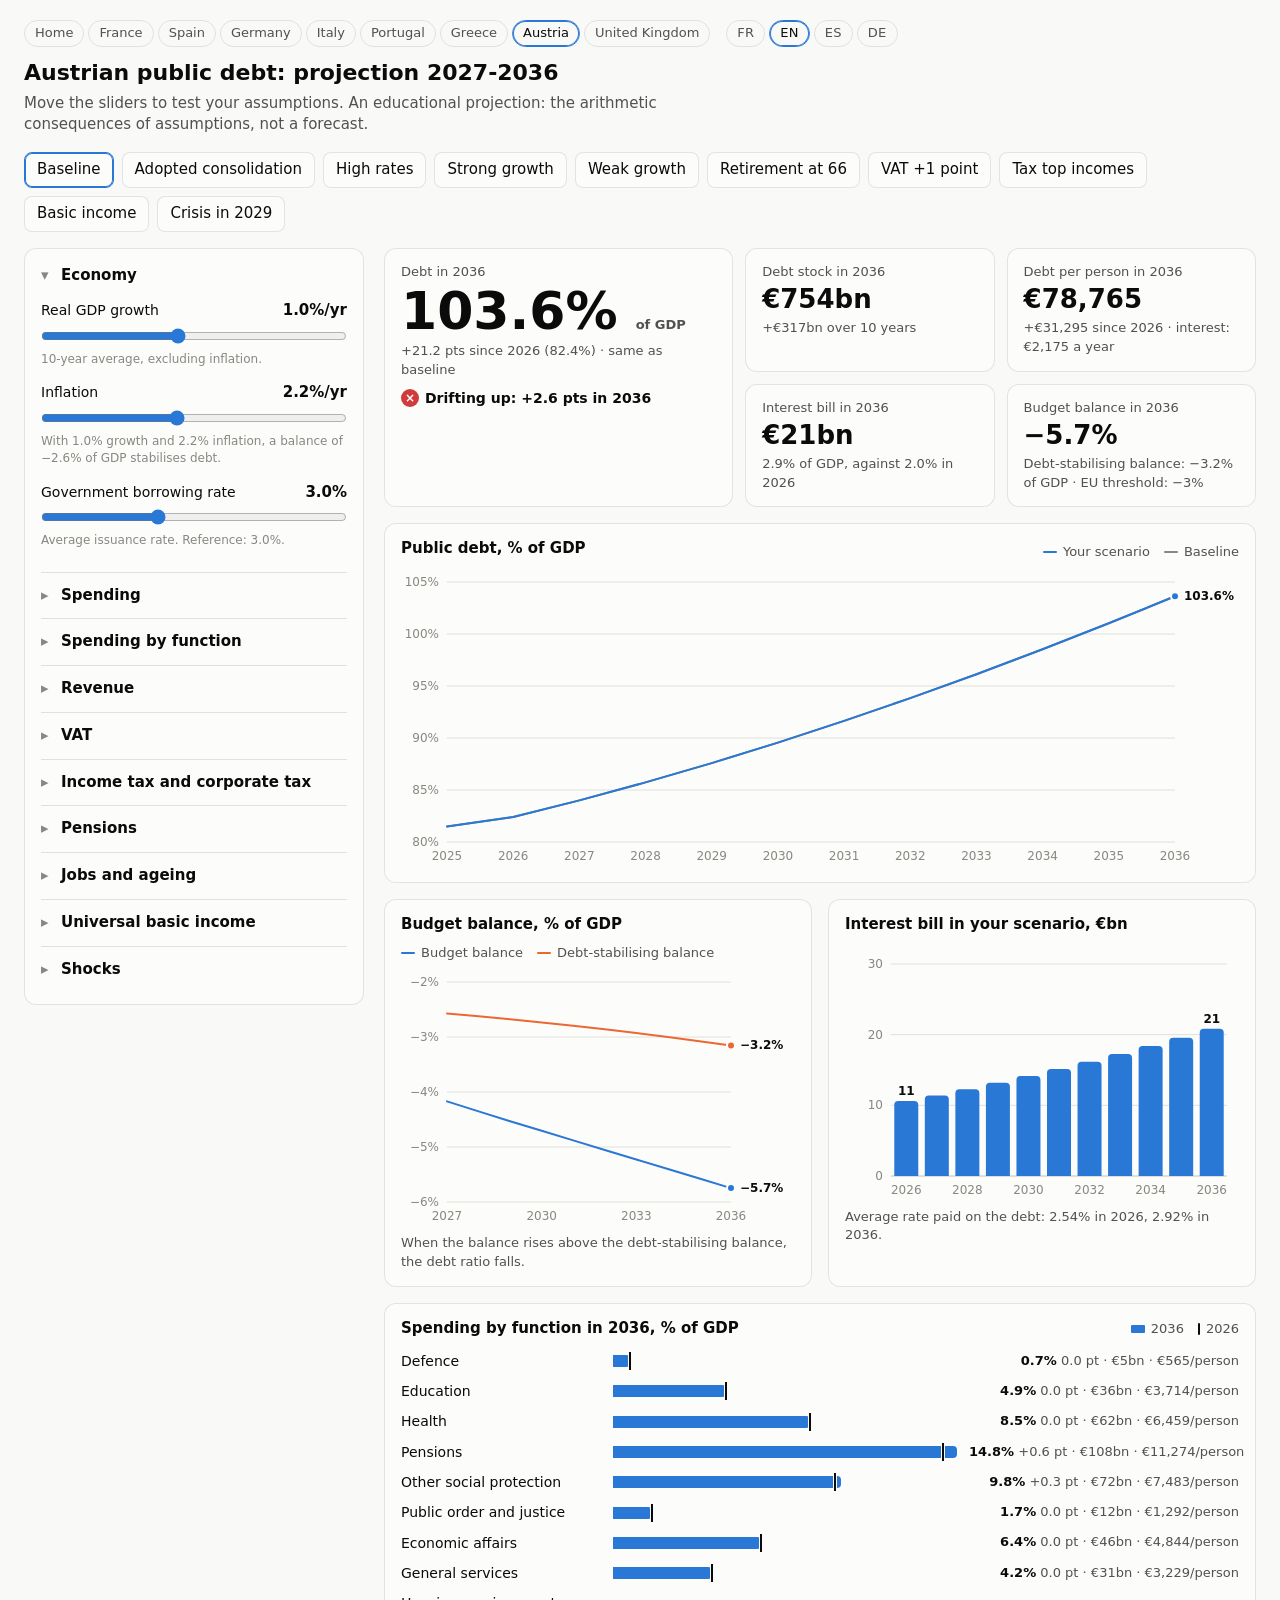
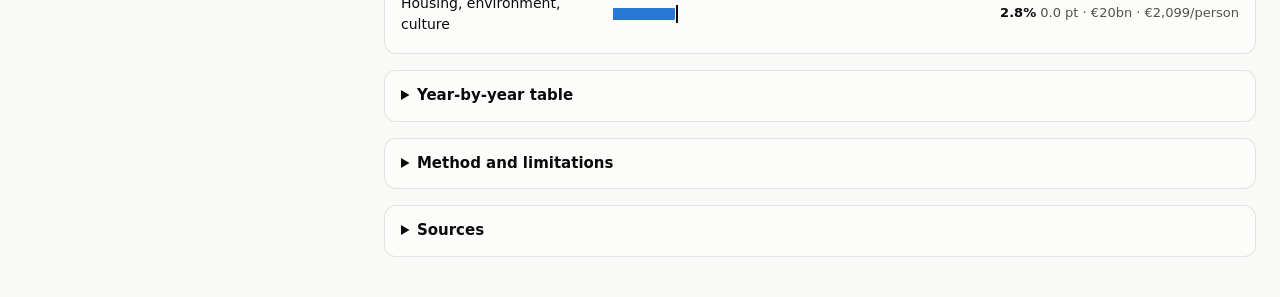
==== at/index.html @ 5b9c22cc "Add Austria simulator on the shared model Austria joins Italy, Portugal and Greece on modele.js: Sta" ====
<!doctype html>
<html lang="fr">
<head>
  <meta charset="utf-8">
  <meta name="viewport" content="width=device-width, initial-scale=1">
  <title>Dette publique autrichienne : projection 2027-2036</title>
  <link rel="stylesheet" href="../style.css?v=14">
</head>
<body>
  <header class="entete">
    <div>
      <div class="barre-nav">
        <nav class="pays" data-t-aria="nav.pays" aria-label="Pays">
          <a data-lien="../" data-t="nav.accueil" href="../">Accueil</a>
          <a data-lien="../fr/" data-t="pays.fr" href="../fr/">France</a>
          <a data-lien="../es/" data-t="pays.es" href="../es/">Espagne</a>
          <a data-lien="../de/" data-t="pays.de" href="../de/">Allemagne</a>
          <a data-lien="../it/" data-t="pays.it" href="../it/">Italie</a>
          <a data-lien="../pt/" data-t="pays.pt" href="../pt/">Portugal</a>
          <a data-lien="../gr/" data-t="pays.gr" href="../gr/">Grèce</a>
          <a data-lien="../at/" data-t="pays.at" href="../at/" aria-current="page">Autriche</a>
          <a data-lien="../uk/" data-t="pays.uk" href="../uk/">Royaume-Uni</a>
        </nav>
        <nav class="langues" id="langues" aria-label="Langue"></nav>
      </div>
      <h1 id="titre">Dette publique autrichienne : projection 2027-2036</h1>
      <p class="chapo" data-t="chapo"></p>
    </div>
    <div class="prereglages" id="prereglages" role="group" data-t-aria="aria.prereglages"></div>
  </header>

  <main class="page">
    <aside class="curseurs" id="curseurs" data-t-aria="aria.hypotheses"></aside>

    <div class="resultats">
      <section class="tuiles" id="tuiles" aria-live="polite"></section>

      <section class="carte">
        <header>
          <h2 data-t="h2.ratio"></h2>
          <div class="legende" id="legende-ratio"></div>
        </header>
        <div class="graphique" id="g-ratio"></div>
      </section>

      <div class="duo">
        <section class="carte">
          <header>
            <h2 data-t="h2.solde"></h2>
            <div class="legende" id="legende-solde"></div>
          </header>
          <div class="graphique" id="g-solde"></div>
          <p class="note" data-t="noteSolde"></p>
        </section>
        <section class="carte">
          <header><h2 data-t="h2.interets"></h2></header>
          <div class="graphique" id="g-interets"></div>
          <p class="note" id="note-interets"></p>
        </section>
      </div>

      <section class="carte">
        <header>
          <h2 id="h2-postes"></h2>
          <div class="legende" id="legende-postes"></div>
        </header>
        <div id="postes"></div>
      </section>

      <section class="carte">
        <details id="details-tableau">
          <summary data-t="details.tableau"></summary>
          <div class="tableau-defilant"><table id="tableau"></table></div>
        </details>
      </section>

      <section class="carte">
        <details>
          <summary data-t="details.methode"></summary>
          <div class="texte" id="methode"></div>
        </details>
      </section>

      <section class="carte">
        <details>
          <summary data-t="details.sources"></summary>
          <ul class="sources" id="sources"></ul>
        </details>
      </section>
    </div>
  </main>

  <div class="infobulle" id="infobulle" hidden></div>

  <script src="../i18n.js?v=6"></script>
  <script src="../modele.js?v=1"></script>
  <script src="model.js?v=1"></script>
  <script src="sources.js?v=1"></script>
  <script src="../textes-communs.js?v=1"></script>
  <script src="textes.js?v=1"></script>
  <script src="../charts.js?v=10"></script>
  <script src="../simulateur.js?v=6"></script>
</body>
</html>
---- style.css ----
:root {
  color-scheme: light;
  --plan: #f9f9f7;
  --surface: #fcfcfb;
  --encre: #0b0b0b;
  --encre-2: #52514e;
  --muet: #898781;
  --grille: #e1e0d9;
  --axe: #c3c2b7;
  --bordure: rgba(11, 11, 11, 0.10);
  --serie-1: #2a78d6;
  --serie-2: #eb6834;
  --reference: #898781;
  --bon: #0ca30c;
  --alerte: #fab219;
  --critique: #d03b3b;
  --lavis: rgba(42, 120, 214, 0.08);
}
@media (prefers-color-scheme: dark) {
  :root {
    color-scheme: dark;
    --plan: #0d0d0d;
    --surface: #1a1a19;
    --encre: #ffffff;
    --encre-2: #c3c2b7;
    --grille: #2c2c2a;
    --axe: #383835;
    --bordure: rgba(255, 255, 255, 0.10);
    --serie-1: #3987e5;
    --serie-2: #d95926;
    --lavis: rgba(57, 135, 229, 0.12);
  }
}

* { box-sizing: border-box; }
body {
  margin: 0;
  background: var(--plan);
  color: var(--encre);
  font: 15px/1.45 system-ui, -apple-system, "Segoe UI", sans-serif;
}
h1 { font-size: 22px; margin: 0 0 4px; }
h2 { font-size: 15px; margin: 0; font-weight: 600; }
a { color: inherit; }

.entete {
  display: flex; flex-wrap: wrap; gap: 16px; align-items: flex-end; justify-content: space-between;
  padding: 20px 24px 16px; max-width: 1440px; margin: 0 auto;
}
.barre-nav { display: flex; flex-wrap: wrap; justify-content: space-between; align-items: center; gap: 8px 16px; margin: 0 0 10px; }
.pays, .langues { display: flex; flex-wrap: wrap; gap: 4px; }
.pays a, .langues a {
  text-decoration: none; font-size: 13px; color: var(--encre-2);
  padding: 3px 10px; border: 1px solid var(--bordure); border-radius: 999px;
}
.pays a:hover, .langues a:hover { background: var(--lavis); }
.langues a { font-variant-numeric: tabular-nums; letter-spacing: .02em; }
.pays a[aria-current="page"], .langues a[aria-current="true"] { color: var(--encre); border-color: var(--serie-1); box-shadow: inset 0 0 0 1px var(--serie-1); }
.chapo { margin: 0; color: var(--encre-2); max-width: 70ch; }
.prereglages { display: flex; flex-wrap: wrap; gap: 8px; }
.choix { display: flex; flex-direction: column; gap: 10px; min-width: 0; }
.partis { display: flex; flex-wrap: wrap; align-items: center; gap: 8px 12px; }
.partis[hidden] { display: none; }
.libelle-partis { font-size: 13px; font-weight: 600; color: var(--encre-2); }
button {
  font: inherit; color: var(--encre); background: var(--surface);
  border: 1px solid var(--bordure); border-radius: 8px; padding: 6px 12px; cursor: pointer;
}
button:hover { background: var(--lavis); }
button[aria-pressed="true"] { border-color: var(--serie-1); box-shadow: inset 0 0 0 1px var(--serie-1); }

.page {
  display: grid; grid-template-columns: 340px minmax(0, 1fr); gap: 20px;
  padding: 0 24px 40px; max-width: 1440px; margin: 0 auto; align-items: start;
}
.curseurs {
  position: sticky; top: 12px; max-height: calc(100vh - 24px); overflow-y: auto;
  background: var(--surface); border: 1px solid var(--bordure); border-radius: 12px; padding: 4px 16px 12px;
}
.groupe { border-bottom: 1px solid var(--grille); padding: 8px 0; }
.groupe:last-child { border-bottom: 0; }
.groupe > summary { font-weight: 600; cursor: pointer; padding: 4px 0; }
.curseur { margin: 10px 0 14px; }
.curseur .ligne { display: flex; justify-content: space-between; gap: 8px; align-items: baseline; }
.curseur label { font-size: 14px; }
.curseur output { font-variant-numeric: tabular-nums; font-weight: 600; white-space: nowrap; }
.curseur.modifie output::after {
  content: ""; display: inline-block; width: 6px; height: 6px; border-radius: 50%;
  background: var(--serie-1); margin-left: 6px; vertical-align: middle;
}
.curseur input[type="range"] { width: 100%; margin: 6px 0 2px; accent-color: var(--serie-1); }
.curseur .repere { font-size: 12px; color: var(--muet); margin: 0; }
.curseur.inactif { opacity: 0.45; }

/* Bandeau fixe des résultats, affiché quand les tuiles sont hors de l'écran. */
.bandeau {
  position: fixed; top: 0; left: 0; right: 0; z-index: 20;
  background: var(--surface); border-bottom: 1px solid var(--bordure);
  box-shadow: 0 2px 10px rgba(0, 0, 0, 0.08);
  transform: translateY(-110%); transition: transform .2s ease; visibility: hidden;
}
.bandeau.visible { transform: none; visibility: visible; }
.bandeau-contenu {
  display: flex; align-items: center; gap: 8px 24px; max-width: 1440px; margin: 0 auto; padding: 8px 24px;
}
.bandeau .verdict { margin: 0; }
.bandeau-case { display: flex; flex-direction: column; min-width: 0; line-height: 1.25; }
.bandeau-case .libelle { color: var(--encre-2); font-size: 12px; }
.bandeau-case b { font-size: 18px; font-variant-numeric: tabular-nums; white-space: nowrap; border-radius: 4px; }
.bandeau-case b small { font-size: 12px; font-weight: 400; color: var(--encre-2); }
.bandeau-case .detail { color: var(--encre-2); font-size: 12px; white-space: nowrap; overflow: hidden; text-overflow: ellipsis; }
.bandeau-case b.flash { animation: flash .6s ease-out; }
@keyframes flash { from { background: var(--lavis); box-shadow: 0 0 0 3px var(--lavis); } to { background: transparent; box-shadow: none; } }
@media (prefers-reduced-motion: reduce) {
  .bandeau { transition: none; }
  .bandeau-case b.flash { animation: none; }
}
.avec-bandeau .curseurs { top: 76px; max-height: calc(100vh - 88px); }
@media (max-width: 600px) {
  .bandeau-contenu { display: grid; grid-template-columns: auto 1fr 1fr; gap: 4px 12px; padding: 6px 16px; }
  .bandeau .verdict { grid-row: span 2; }
  .bandeau-case b { font-size: 16px; }
}

.resultats { display: grid; gap: 16px; min-width: 0; container-type: inline-size; }
.tuiles { display: grid; grid-template-columns: 1.4fr 1fr 1fr; gap: 12px; }
.tuiles .tuile.hero { grid-row: span 2; }
.tuile {
  background: var(--surface); border: 1px solid var(--bordure); border-radius: 12px; padding: 14px 16px;
  min-width: 0;
}
.tuile .libelle { color: var(--encre-2); font-size: 13px; }
.tuile .valeur { font-size: 26px; font-weight: 600; line-height: 1.2; margin-top: 2px; }
.tuile.hero .valeur { font-size: 52px; line-height: 1.05; }
.tuile .detail { color: var(--encre-2); font-size: 13px; margin-top: 4px; }
.verdict { display: inline-flex; align-items: center; gap: 6px; margin-top: 8px; font-weight: 600; font-size: 14px; }
.verdict .pastille {
  width: 18px; height: 18px; border-radius: 50%; display: inline-grid; place-items: center;
  color: #fff; font-size: 12px; line-height: 1;
}
.verdict[data-etat="bon"] .pastille { background: var(--bon); }
.verdict[data-etat="alerte"] .pastille { background: var(--alerte); color: #0b0b0b; }
.verdict[data-etat="critique"] .pastille { background: var(--critique); }

.carte {
  background: var(--surface); border: 1px solid var(--bordure); border-radius: 12px; padding: 14px 16px;
  min-width: 0;
}
.carte > header { display: flex; flex-wrap: wrap; gap: 8px 16px; justify-content: space-between; align-items: baseline; margin-bottom: 6px; }
.carte summary { font-weight: 600; cursor: pointer; }
.duo { display: grid; grid-template-columns: 1fr 1fr; gap: 16px; }
.legende { display: flex; flex-wrap: wrap; gap: 4px 14px; font-size: 13px; color: var(--encre-2); }
.legende span { display: inline-flex; align-items: center; gap: 6px; }
.legende i { width: 14px; height: 2px; border-radius: 1px; display: inline-block; }
.note { margin: 6px 0 0; font-size: 13px; color: var(--encre-2); }
.fiche-parti h3 { font-size: 14px; margin: 12px 0 4px; }
.fiche-parti ul { margin: 0; padding-left: 20px; }
.fiche-parti li { margin: 3px 0; }
.date-parti { margin: 0; font-size: 13px; color: var(--encre-2); }
.avis-parti { margin: 12px 0 0; padding: 8px 12px; border-left: 3px solid var(--serie-1); background: var(--lavis); border-radius: 4px; }
.fiche-parti .note a { overflow-wrap: anywhere; }
.graphique { position: relative; width: 100%; }
.graphique svg { display: block; width: 100%; overflow: visible; }
.graphique text { font: 12px system-ui, -apple-system, "Segoe UI", sans-serif; fill: var(--muet); font-variant-numeric: tabular-nums; }
.graphique text.etiquette { fill: var(--encre); font-weight: 600; }

.infobulle {
  position: fixed; z-index: 10; pointer-events: none;
  background: var(--surface); border: 1px solid var(--bordure); border-radius: 8px;
  box-shadow: 0 4px 16px rgba(0, 0, 0, 0.14); padding: 8px 10px; font-size: 13px; min-width: 150px;
}
.infobulle b { display: block; margin-bottom: 4px; }
.infobulle div { display: flex; justify-content: space-between; gap: 14px; color: var(--encre-2); }
.infobulle div span:first-child { display: inline-flex; align-items: center; gap: 6px; }
.infobulle i { width: 10px; height: 2px; display: inline-block; border-radius: 1px; }
.infobulle div span:last-child { color: var(--encre); font-variant-numeric: tabular-nums; font-weight: 600; }

.tableau-defilant { overflow-x: auto; margin-top: 10px; }
table { border-collapse: collapse; width: 100%; font-size: 13px; font-variant-numeric: tabular-nums; }
th, td { padding: 6px 10px; text-align: right; border-bottom: 1px solid var(--grille); white-space: nowrap; }
th { color: var(--encre-2); font-weight: 600; }
th:first-child, td:first-child { text-align: left; }
tr.depart td { color: var(--encre-2); }

.texte { margin-top: 10px; color: var(--encre-2); max-width: 80ch; }
.texte p { margin: 0 0 10px; }
.texte ul { margin: 0 0 10px; padding-left: 20px; }
.sources { list-style: none; padding: 0; margin: 10px 0 0; display: grid; gap: 12px; }
.sources li { font-size: 14px; }
.sources .usage { color: var(--encre-2); font-size: 13px; }

@media (max-width: 1000px) {
  .page { grid-template-columns: 1fr; padding: 0 16px 32px; }
  .entete { padding: 16px; }
  .curseurs { position: static; max-height: none; }
  .tuiles { grid-template-columns: 1fr 1fr; }
  .tuiles .tuile.hero { grid-column: 1 / -1; grid-row: auto; }
  .duo { grid-template-columns: 1fr; }
}

@container (max-width: 760px) {
  .tuiles { grid-template-columns: 1fr 1fr; }
  .tuiles .tuile.hero { grid-column: 1 / -1; grid-row: auto; }
  .duo { grid-template-columns: 1fr; }
}
@container (max-width: 460px) {
  .tuiles { grid-template-columns: 1fr; }
}

.groupe > .repere { font-size: 12px; color: var(--muet); margin: 4px 0 0; }
.poste { display: grid; grid-template-columns: 200px minmax(60px, 1fr) 270px; gap: 12px; align-items: center; padding: 5px 0; font-size: 14px; }
.poste .piste { position: relative; height: 12px; }
.poste .barre { position: absolute; left: 0; top: 0; bottom: 0; background: var(--serie-1); border-radius: 0 4px 4px 0; }
.poste .repere-depart { position: absolute; top: -3px; bottom: -3px; width: 2px; margin-left: -1px; background: var(--encre); box-shadow: 0 0 0 1px var(--surface); }
.poste .chiffres { color: var(--encre-2); font-size: 13px; font-variant-numeric: tabular-nums; text-align: right; white-space: nowrap; }
.poste .chiffres b { color: var(--encre); }
@container (max-width: 620px) {
  .poste { grid-template-columns: 1fr auto; gap: 2px 12px; }
  .poste .piste { grid-column: 1 / -1; grid-row: 2; }
  .poste .chiffres { white-space: normal; }
}

.groupe > .resume { font-size: 13px; font-weight: 600; margin: 8px 0 0; }

.groupe > summary { display: flex; align-items: center; gap: 8px; }
.groupe > summary::before { content: "▸"; color: var(--muet); width: 12px; }
.groupe[open] > summary::before { content: "▾"; }
.groupe > summary::-webkit-details-marker { display: none; }
.groupe > summary { list-style: none; }
.pastille-groupe {
  margin-left: auto; min-width: 20px; height: 20px; padding: 0 6px; border-radius: 10px;
  background: var(--serie-1); color: #fff; font-size: 12px; line-height: 20px; text-align: center;
}

/* Page d'accueil */
.accueil {
  display: grid; grid-template-columns: repeat(auto-fit, minmax(min(100%, 420px), 1fr)); gap: 20px;
  max-width: 1100px; margin: 0 auto; padding: 0 24px;
}
.pays-carte { display: flex; flex-direction: column; gap: 10px; text-decoration: none; color: inherit; transition: border-color .15s, box-shadow .15s; }
.pays-carte:hover, .pays-carte:focus-visible { border-color: var(--serie-1); box-shadow: inset 0 0 0 1px var(--serie-1); outline: none; }
.pays-carte h2 { font-size: 20px; }
.pays-carte .ouvrir { color: var(--serie-1); font-size: 14px; font-weight: 600; }
.pays-resume { margin: 0; color: var(--encre-2); }
.pays-hero { display: grid; grid-template-columns: 1fr 1fr; gap: 12px; }
.pays-hero .libelle, .pays-chiffres dt { color: var(--encre-2); font-size: 13px; }
.pays-hero .valeur { font-size: 34px; font-weight: 600; line-height: 1.15; }
.pays-hero .valeur .libelle { font-size: 13px; font-weight: 400; }
.pays-hero .detail { color: var(--encre-2); font-size: 13px; }
.mini-courbe { width: 100%; height: 72px; display: block; }
.mini-legende { display: flex; justify-content: space-between; gap: 8px; font-size: 12px; color: var(--muet); margin-bottom: -6px; }
.accueil-entete { max-width: 1100px; }
.pays-chiffres {
  display: grid; grid-template-columns: 1fr 1fr; gap: 8px 16px; margin: 4px 0 0;
  padding-top: 10px; border-top: 1px solid var(--grille);
}
.pays-chiffres dd { margin: 0; font-weight: 600; }
.accueil-note { max-width: 1100px; margin: 16px auto 32px; padding: 0 24px; }
@media (max-width: 600px) {
  .accueil, .accueil-note { padding: 0 16px; }
  .pays-hero .valeur { font-size: 28px; }
}
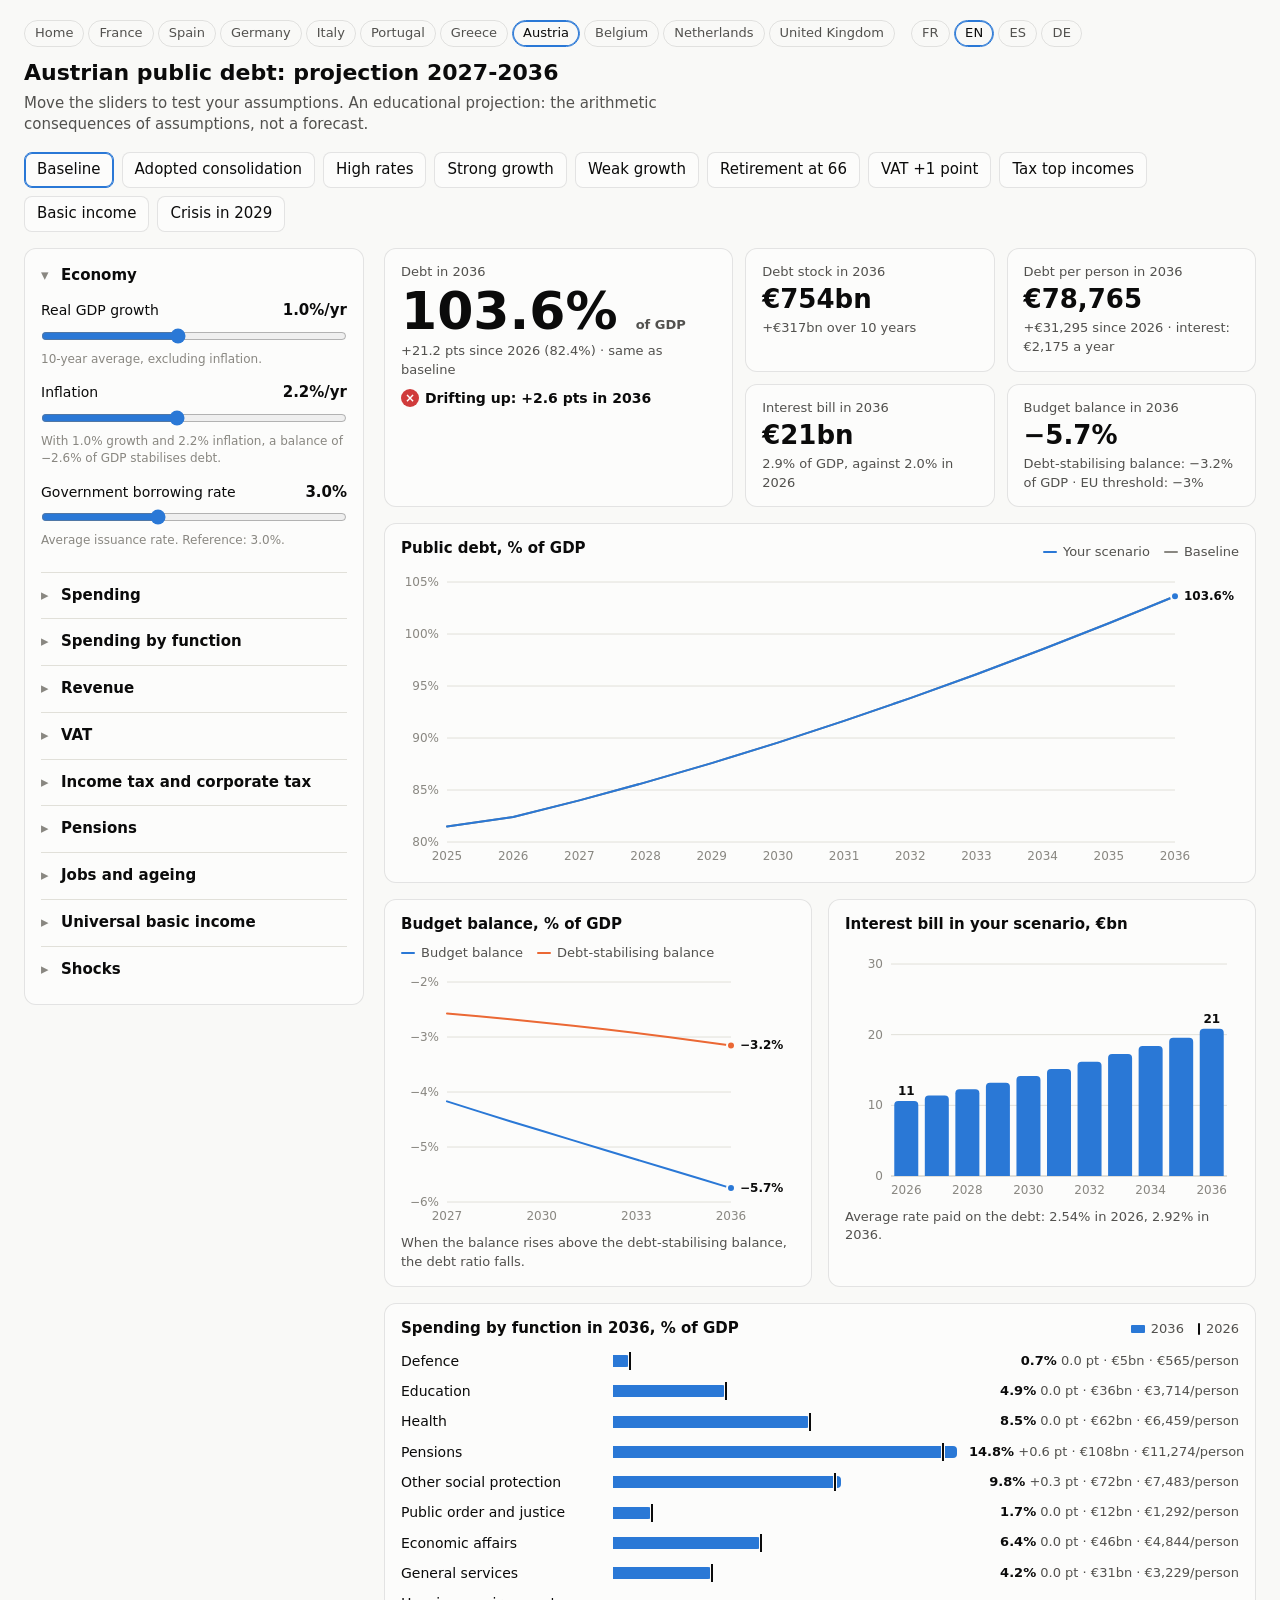
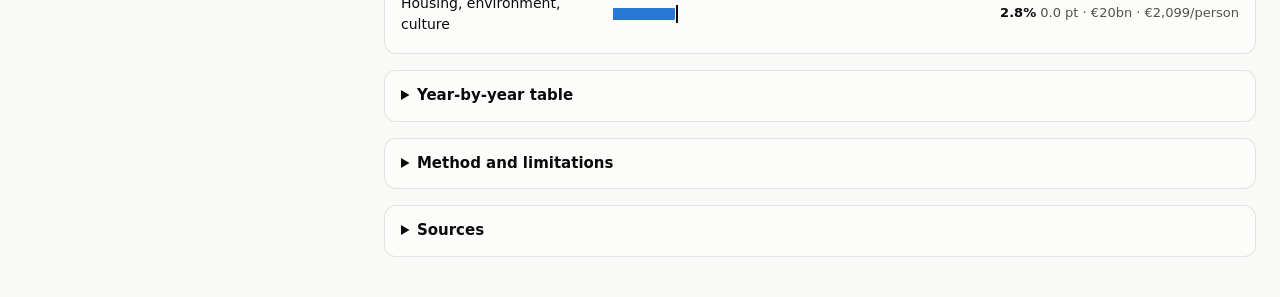
==== commit 6331e08d: "Add Belgium and Netherlands simulators on the shared model Figures checked against official sources:" ====
--- a/at/index.html
+++ b/at/index.html
@@ -19,6 +19,8 @@
           <a data-lien="../pt/" data-t="pays.pt" href="../pt/">Portugal</a>
           <a data-lien="../gr/" data-t="pays.gr" href="../gr/">Grèce</a>
           <a data-lien="../at/" data-t="pays.at" href="../at/" aria-current="page">Autriche</a>
+          <a data-lien="../be/" data-t="pays.be" href="../be/">Belgique</a>
+          <a data-lien="../nl/" data-t="pays.nl" href="../nl/">Pays-Bas</a>
           <a data-lien="../uk/" data-t="pays.uk" href="../uk/">Royaume-Uni</a>
         </nav>
         <nav class="langues" id="langues" aria-label="Langue"></nav>
@@ -92,7 +94,7 @@
 
   <div class="infobulle" id="infobulle" hidden></div>
 
-  <script src="../i18n.js?v=6"></script>
+  <script src="../i18n.js?v=7"></script>
   <script src="../modele.js?v=1"></script>
   <script src="model.js?v=1"></script>
   <script src="sources.js?v=1"></script>
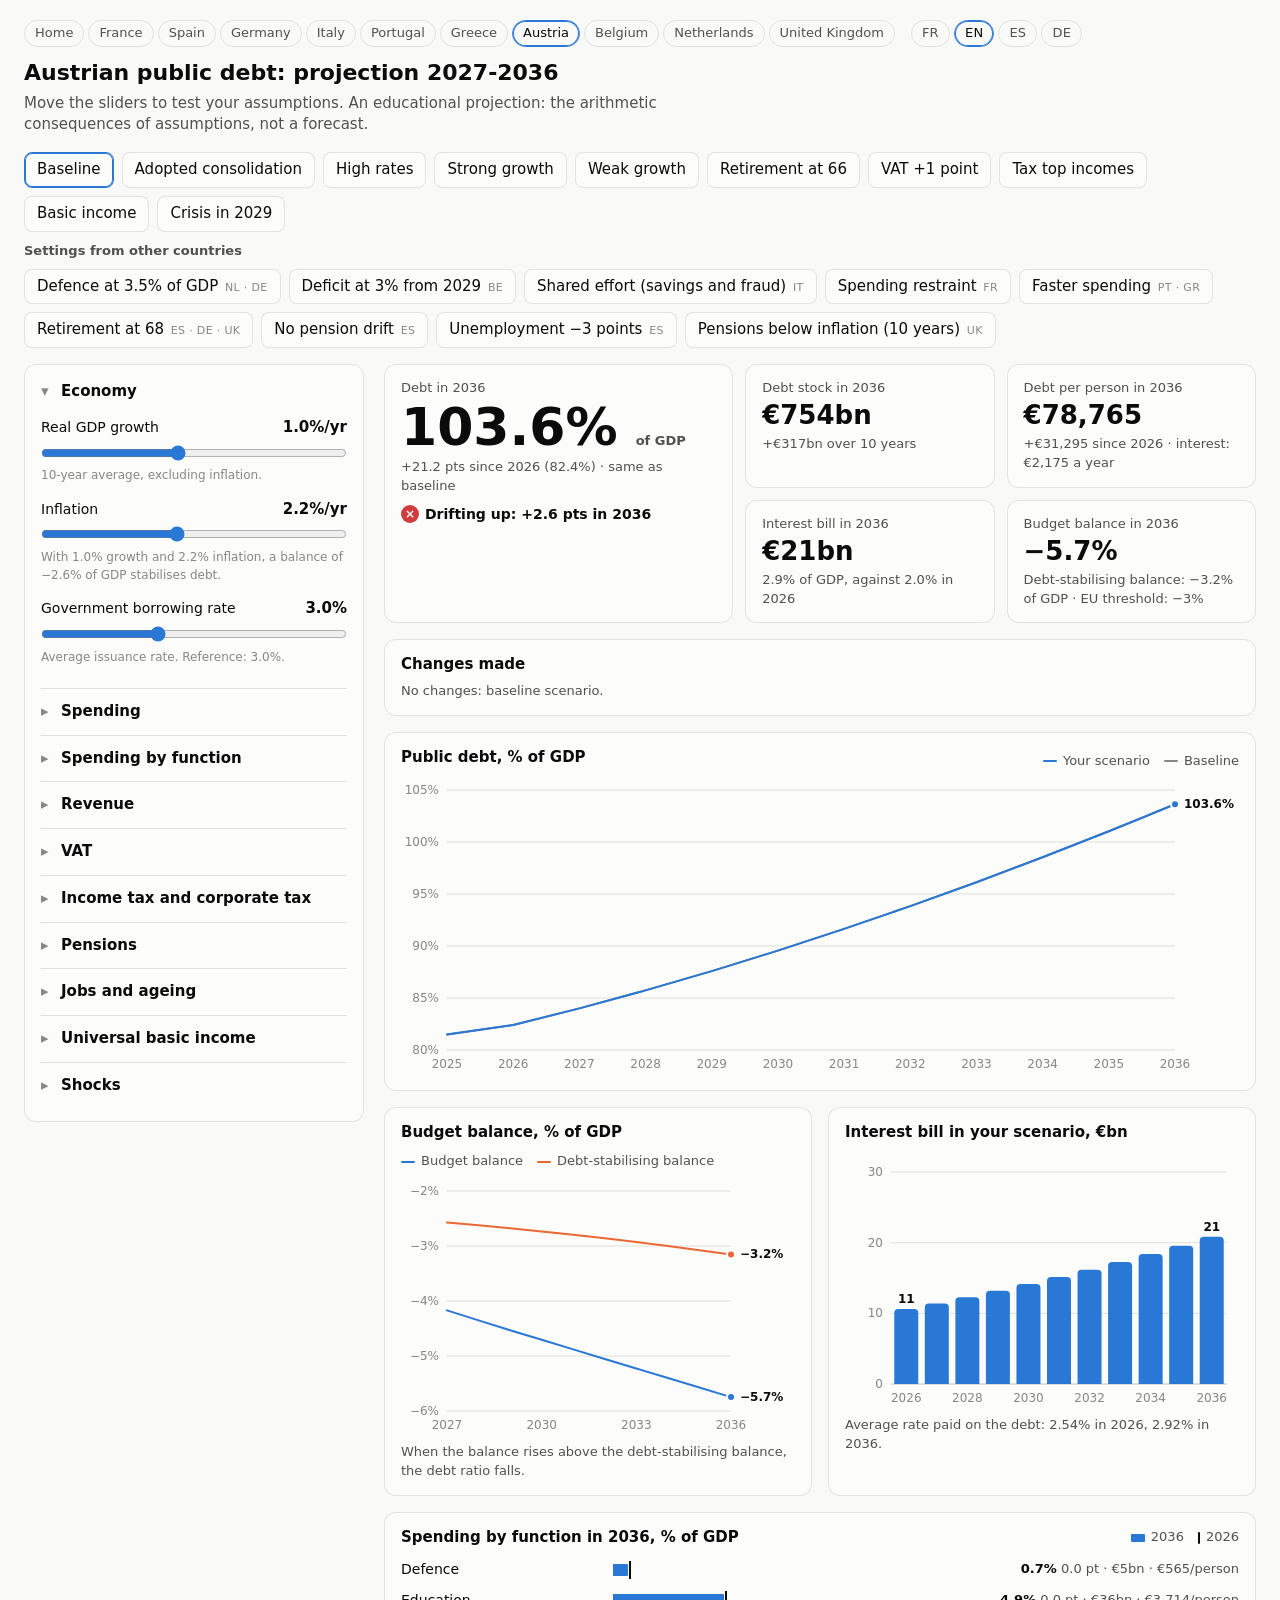
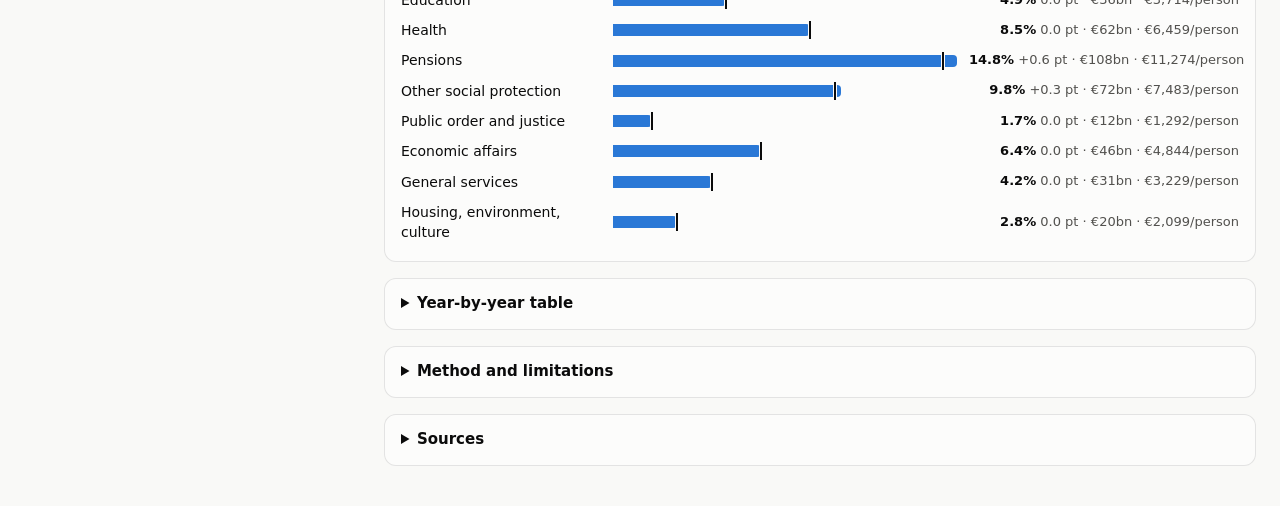
==== commit a1fd6369: "Transpose each country's scenarios to the other countries, with a changes panel Each simulator now o" ====
--- a/at/index.html
+++ b/at/index.html
@@ -4,7 +4,7 @@
   <meta charset="utf-8">
   <meta name="viewport" content="width=device-width, initial-scale=1">
   <title>Dette publique autrichienne : projection 2027-2036</title>
-  <link rel="stylesheet" href="../style.css?v=14">
+  <link rel="stylesheet" href="../style.css?v=15">
 </head>
 <body>
   <header class="entete">
@@ -96,11 +96,12 @@
 
   <script src="../i18n.js?v=7"></script>
   <script src="../modele.js?v=1"></script>
-  <script src="model.js?v=1"></script>
-  <script src="sources.js?v=1"></script>
+  <script src="model.js?v=2"></script>
+  <script src="sources.js?v=2"></script>
   <script src="../textes-communs.js?v=1"></script>
-  <script src="textes.js?v=1"></script>
+  <script src="textes.js?v=2"></script>
   <script src="../charts.js?v=10"></script>
-  <script src="../simulateur.js?v=6"></script>
+  <script src="../transpositions.js?v=1"></script>
+  <script src="../simulateur.js?v=7"></script>
 </body>
 </html>
--- a/style.css
+++ b/style.css
@@ -260,3 +260,31 @@
   .accueil, .accueil-note { padding: 0 16px; }
   .pays-hero .valeur { font-size: 28px; }
 }
+
+/* Configurations venues d'autres pays et panneau des changements effectués. */
+.imports { display: flex; flex-wrap: wrap; align-items: center; gap: 8px 12px; }
+.imports button small.origine { font-size: 11px; color: var(--muet); letter-spacing: .03em; margin-left: 2px; }
+.changements > header button { font-size: 13px; padding: 3px 10px; }
+.changement-pays { border-top: 1px solid var(--grille); padding: 8px 0 4px; }
+.changement-pays:first-of-type { border-top: 0; }
+.changement-pays > header { display: flex; justify-content: space-between; align-items: baseline; gap: 8px; }
+.changement-pays h3 { font-size: 14px; margin: 0; }
+.changement-pays > header button { font-size: 12px; padding: 2px 8px; }
+.changement-pays ul { margin: 4px 0 0; padding-left: 20px; }
+.changement-pays li { margin: 2px 0; font-size: 14px; }
+.changement-pays .avant { color: var(--muet); text-decoration: line-through; }
+.changement-pays b { font-variant-numeric: tabular-nums; }
+
+/* Accueil : configurations transposées, pays par pays. */
+.transpositions { max-width: 1440px; margin: 0 auto 24px; padding: 0 24px; }
+.transpositions > .carte > p { margin: 4px 0 10px; color: var(--encre-2); font-size: 14px; }
+.transpositions details { border-top: 1px solid var(--grille); padding: 8px 0; }
+.transpositions details > summary { font-weight: 600; cursor: pointer; }
+.transpositions summary .resume-pays { font-weight: 400; color: var(--encre-2); font-size: 13px; margin-left: 8px; }
+.transpositions ul { list-style: none; margin: 6px 0 0; padding: 0; display: grid; gap: 6px; }
+.transpositions li { display: grid; grid-template-columns: minmax(0, 1fr) auto; gap: 2px 12px; align-items: baseline; }
+.transpositions li .detail { grid-column: 1 / -1; font-size: 13px; color: var(--encre-2); }
+.transpositions li .effet { font-variant-numeric: tabular-nums; font-weight: 600; white-space: nowrap; }
+.transpositions li .effet[data-sens="baisse"] { color: var(--bon); }
+.transpositions li .effet[data-sens="hausse"] { color: var(--critique); }
+.transpositions li a { font-size: 13px; }
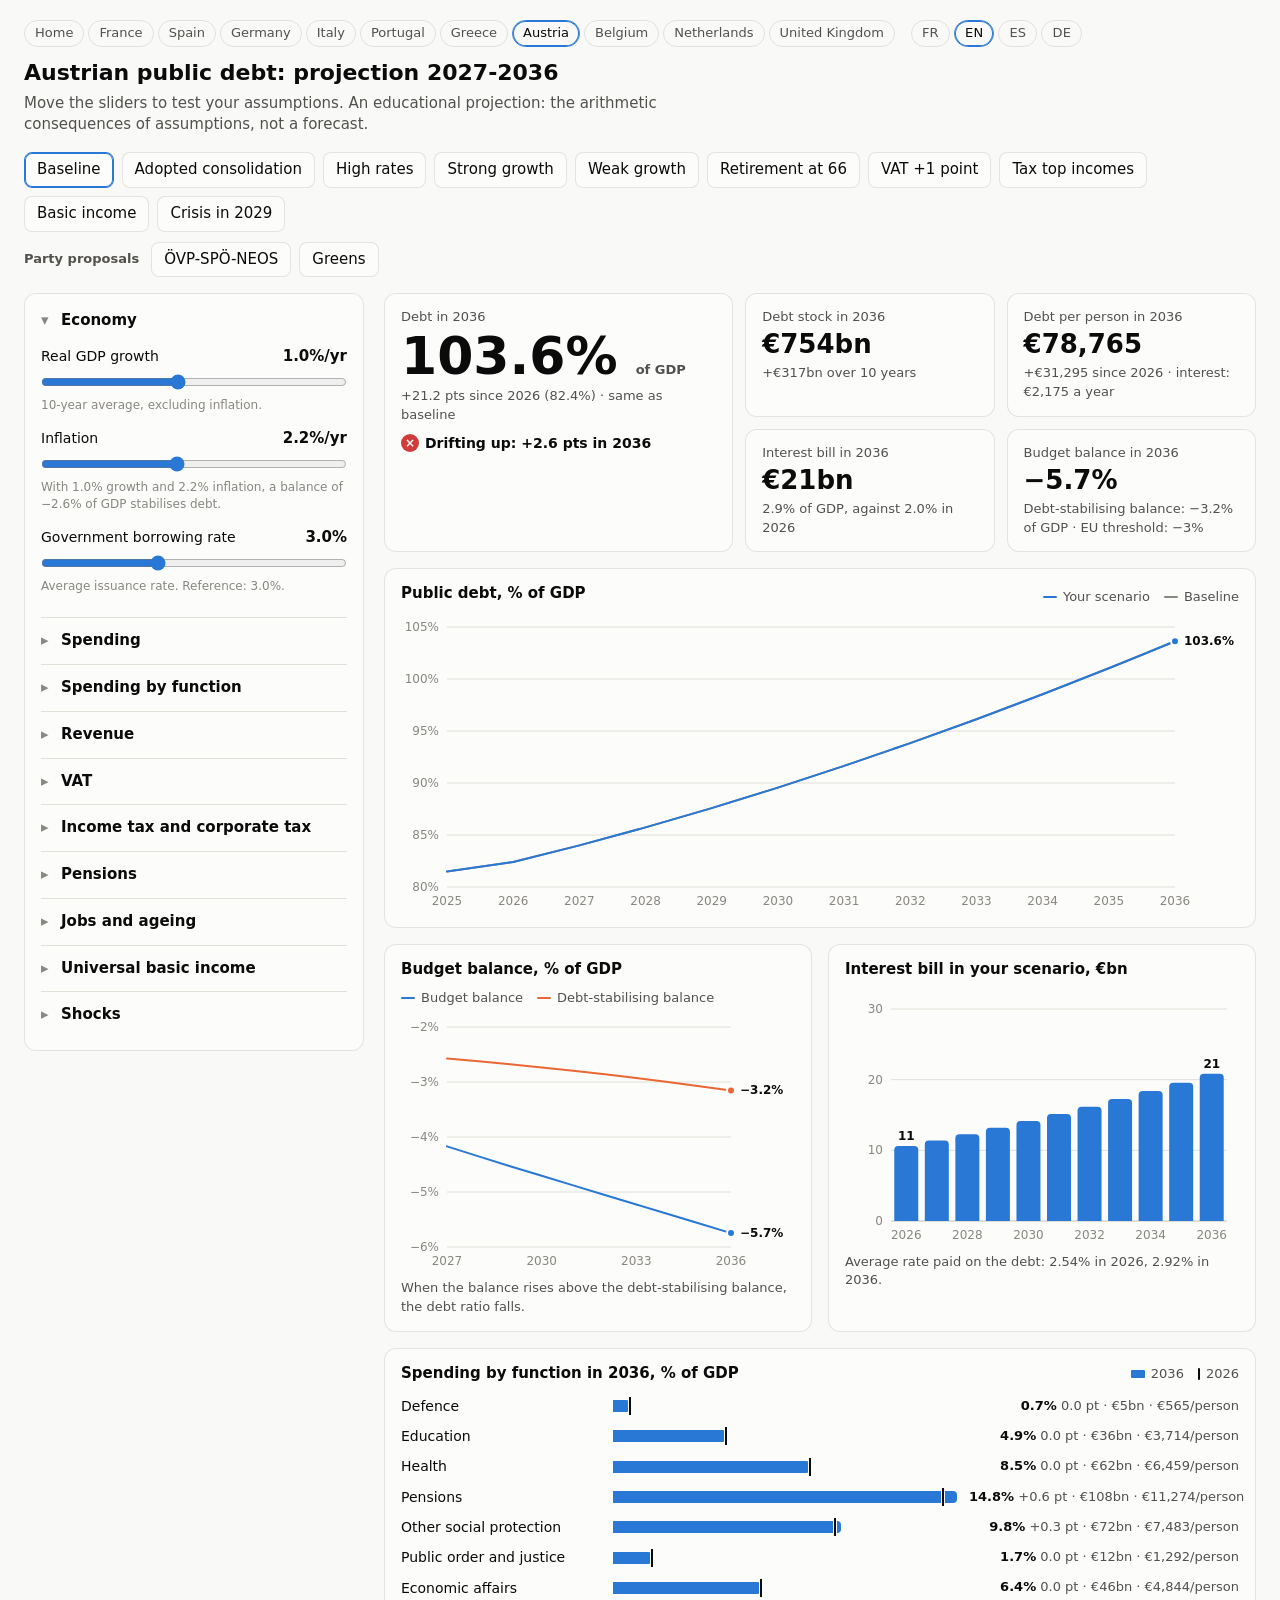
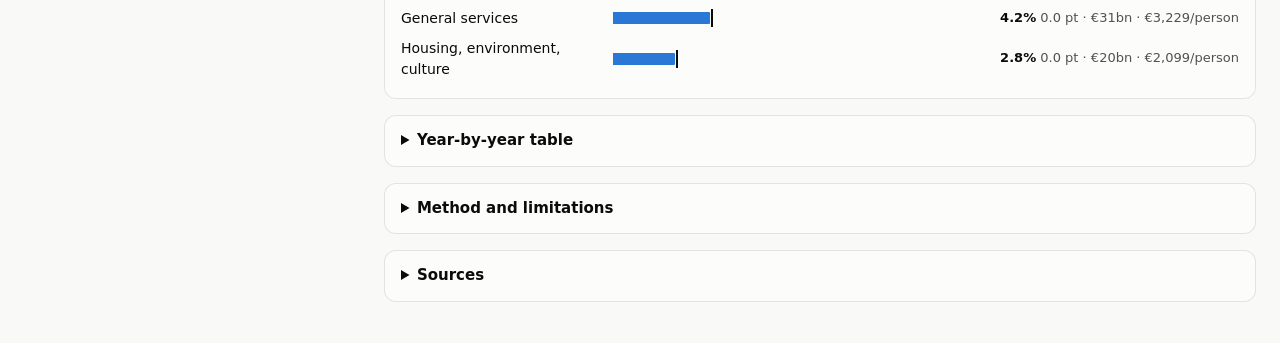
==== commit e5060266: "Add party proposals to the remaining seven simulators United Kingdom (Labour budget, Conservatives, " ====
--- a/at/index.html
+++ b/at/index.html
@@ -4,7 +4,7 @@
   <meta charset="utf-8">
   <meta name="viewport" content="width=device-width, initial-scale=1">
   <title>Dette publique autrichienne : projection 2027-2036</title>
-  <link rel="stylesheet" href="../style.css?v=15">
+  <link rel="stylesheet" href="../style.css?v=14">
 </head>
 <body>
   <header class="entete">
@@ -28,7 +28,13 @@
       <h1 id="titre">Dette publique autrichienne : projection 2027-2036</h1>
       <p class="chapo" data-t="chapo"></p>
     </div>
-    <div class="prereglages" id="prereglages" role="group" data-t-aria="aria.prereglages"></div>
+    <div class="choix">
+      <div class="prereglages" id="prereglages" role="group" data-t-aria="aria.prereglages"></div>
+      <div class="partis" id="partis" hidden>
+        <span class="libelle-partis" id="libelle-partis"></span>
+        <div class="prereglages" id="boutons-partis" role="group"></div>
+      </div>
+    </div>
   </header>
 
   <main class="page">
@@ -36,6 +42,8 @@
 
     <div class="resultats">
       <section class="tuiles" id="tuiles" aria-live="polite"></section>
+
+      <section class="carte fiche-parti" id="fiche-parti" hidden></section>
 
       <section class="carte">
         <header>
@@ -95,13 +103,13 @@
   <div class="infobulle" id="infobulle" hidden></div>
 
   <script src="../i18n.js?v=7"></script>
-  <script src="../modele.js?v=1"></script>
+  <script src="../modele.js?v=2"></script>
   <script src="model.js?v=2"></script>
   <script src="sources.js?v=2"></script>
-  <script src="../textes-communs.js?v=1"></script>
-  <script src="textes.js?v=2"></script>
+  <script src="../textes-communs.js?v=2"></script>
+  <script src="partis.js?v=1"></script>
+  <script src="textes.js?v=3"></script>
   <script src="../charts.js?v=10"></script>
-  <script src="../transpositions.js?v=1"></script>
-  <script src="../simulateur.js?v=7"></script>
+  <script src="../simulateur.js?v=6"></script>
 </body>
 </html>
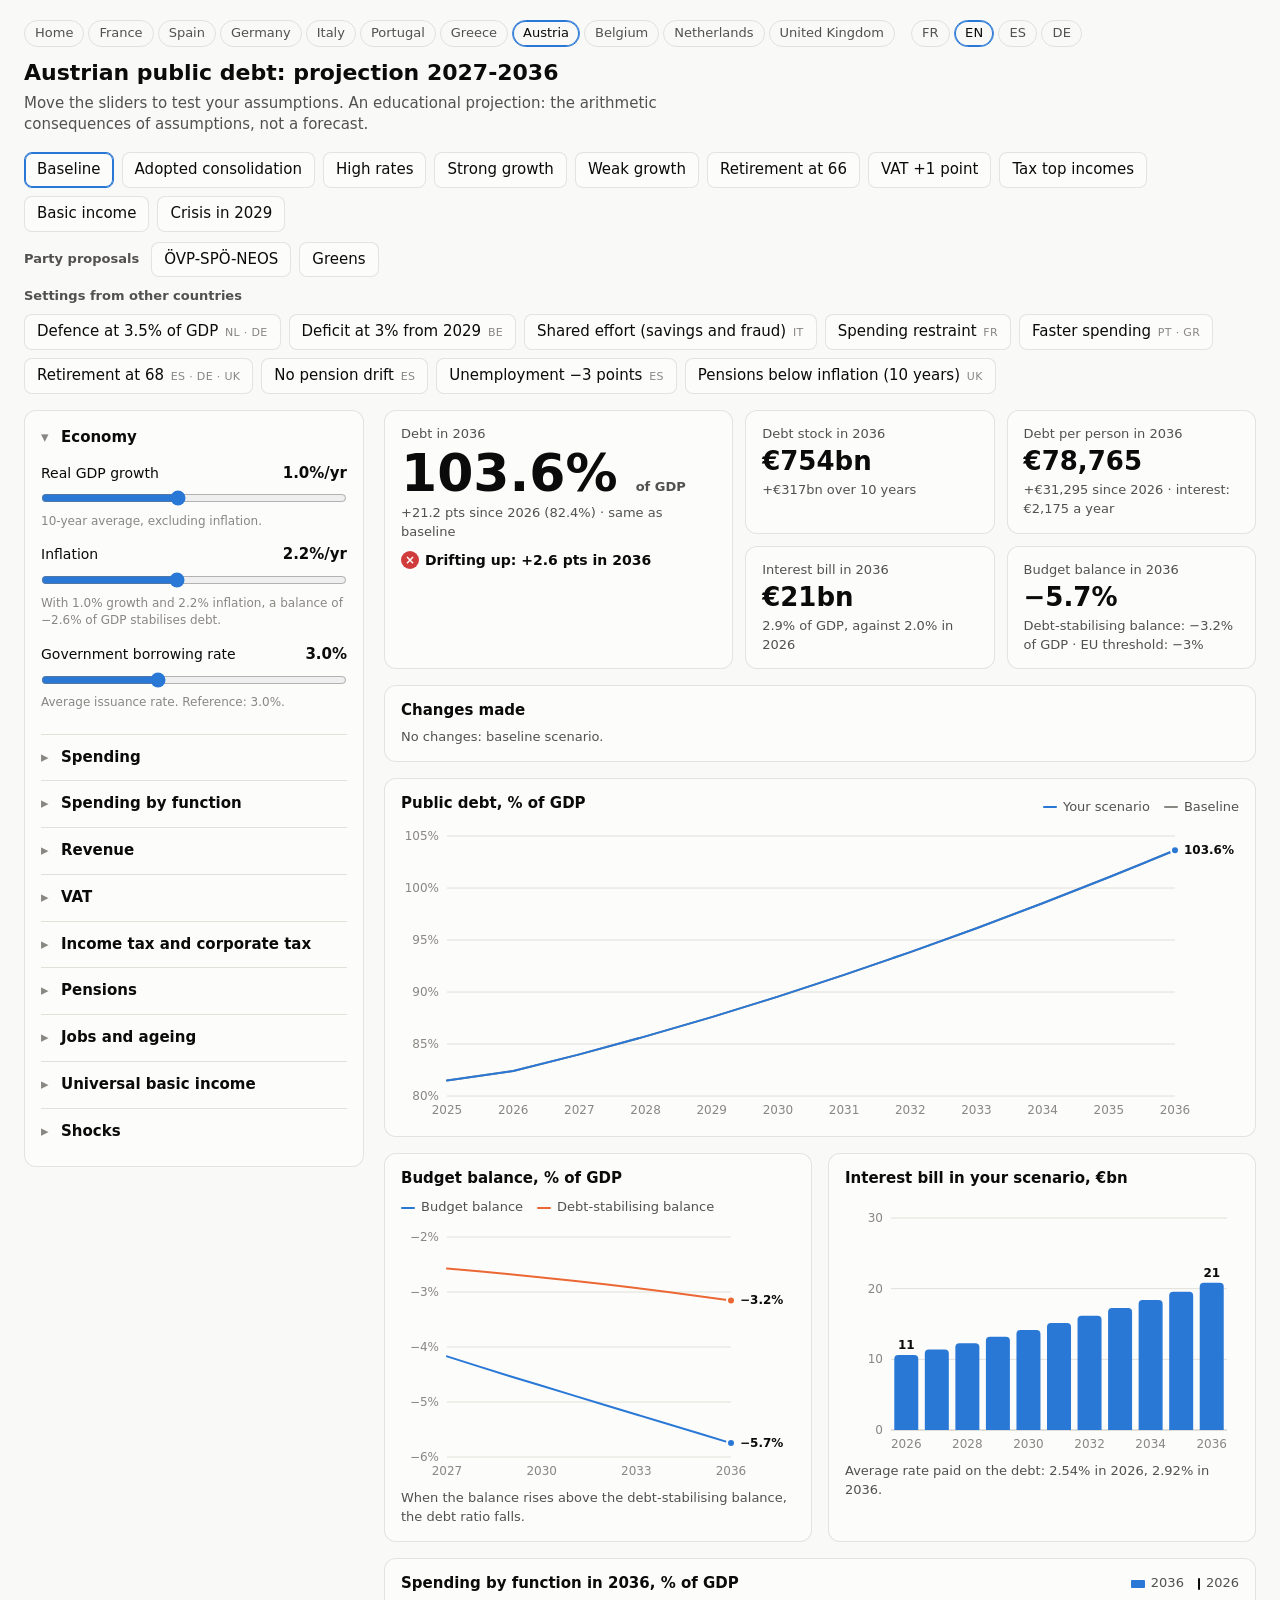
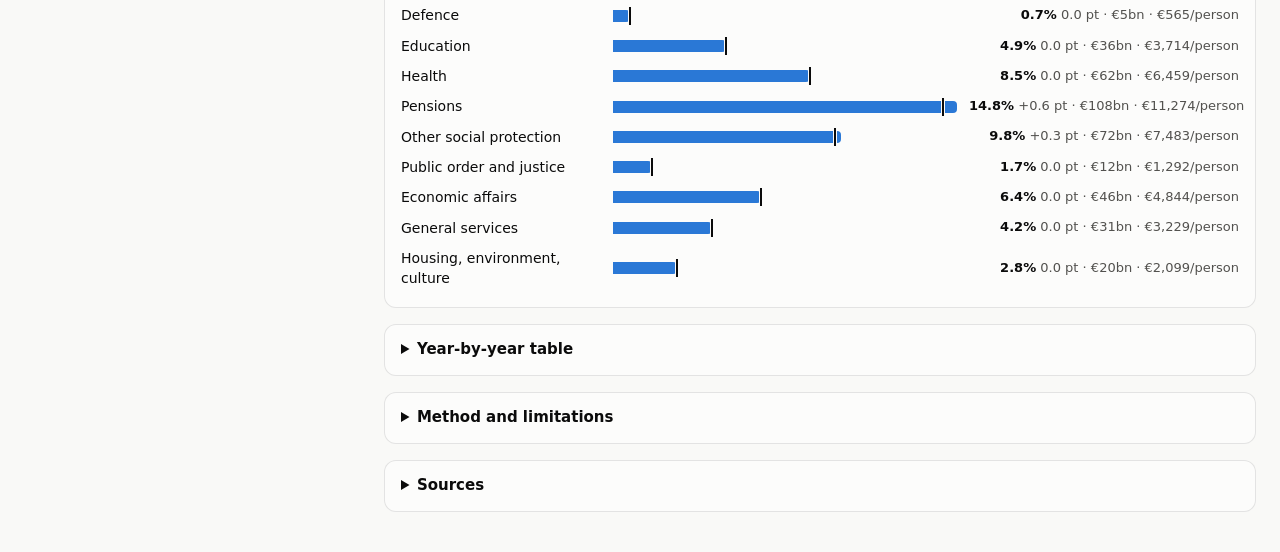
==== commit f75a698c: "Merge branch 'main' into claude/admiring-einstein-mpkmva" ====
--- a/at/index.html
+++ b/at/index.html
@@ -4,7 +4,7 @@
   <meta charset="utf-8">
   <meta name="viewport" content="width=device-width, initial-scale=1">
   <title>Dette publique autrichienne : projection 2027-2036</title>
-  <link rel="stylesheet" href="../style.css?v=14">
+  <link rel="stylesheet" href="../style.css?v=15">
 </head>
 <body>
   <header class="entete">
@@ -110,6 +110,7 @@
   <script src="partis.js?v=1"></script>
   <script src="textes.js?v=3"></script>
   <script src="../charts.js?v=10"></script>
-  <script src="../simulateur.js?v=6"></script>
+  <script src="../transpositions.js?v=1"></script>
+  <script src="../simulateur.js?v=7"></script>
 </body>
 </html>
